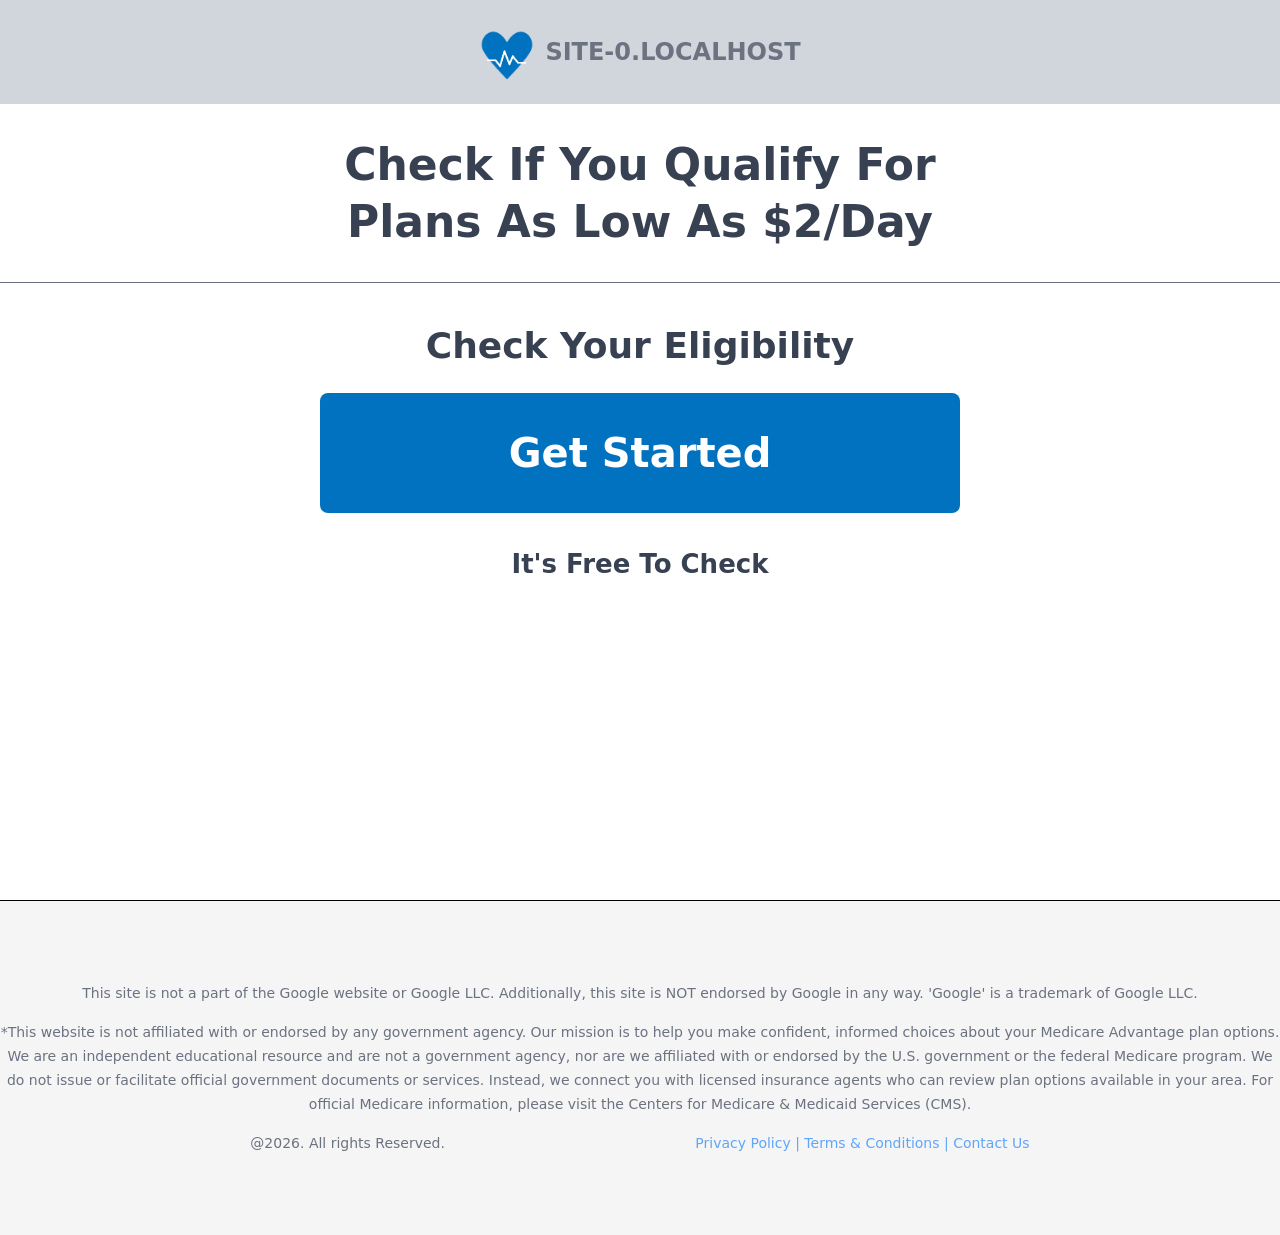
==== html1.html @ ed231443 "Initial upload of fe-quiz-new-multi with Get Started gate before quiz flow. Co-authored-by: Cursor <" ====
<!doctype html>
<html lang="en_US">
  <head>
    <meta charset="UTF-8" />
    <meta http-equiv="X-UA-Compatible" content="ie=edge" />
    <meta http-equiv="Content-Type" content="text/html;charset=UTF-8" />
    <meta name="viewport" content="width=device-width, initial-scale=1.0" />
    <title>Daily Savers</title>
    <link rel="icon" href="./images/new-logo.png" type="image/png" />
    <link rel="shortcut icon" href="./images/new-logo.png" type="image/png" />

    <script
      async
      src="https://www.googletagmanager.com/gtag/js?id=AW-16921817895"
    ></script>

    <script>
      (function (w, d, s, l, i) {
        w[l] = w[l] || [];
        w[l].push({ "gtm.start": new Date().getTime(), event: "gtm.js" });
        var f = d.getElementsByTagName(s)[0],
          j = d.createElement(s),
          dl = l != "dataLayer" ? "&l=" + l : "";
        j.async = true;
        j.src = "https://www.googletagmanager.com/gtm.js?id=" + i + dl;
        f.parentNode.insertBefore(j, f);
      })(window, document, "script", "dataLayer", "GTM-MC55FSL5");
    </script>

    <script src="./js/bootstrap.js?v=5"></script>

    <link rel="stylesheet" href="./css/app.css" />
    <link rel="stylesheet" href="./css/form-pages.css?v=20261023b" />
  </head>

  <body>
    <noscript
      ><iframe
        src="https://www.googletagmanager.com/ns.html?id=GTM-MC55FSL5"
        height="0"
        width="0"
        style="display: none; visibility: hidden"
      ></iframe
    ></noscript>

    <main>
      <div class="form-header-bar">
        <img
          src="./images/company_logo.png"
          alt="Company logo"
          class="form-header-logo"
        />
        <span id="domain-name"></span>
      </div>

      <h1 class="form-main-title">
        Check If You Qualify For Plans As Low As $2/Day
      </h1>

      <div class="form-divider"></div>

      <div class="form-container">
        <p class="form-question">Check Your Eligibility</p>
        <div class="form-buttons">
          <button type="button" class="form-btn" id="get-started-btn">
            Get Started
          </button>
          <p class="form-instruction">It's Free To Check</p>
        </div>
      </div>
    </main>

    <footer class="footer">
      <div
        class="mx-auto max-w-7xl px-4 text-sm sm:text-md leading-5 sm:leading-6 text-gray-500"
      >
        <p style="text-align: center">
          This site is not a part of the Google website or Google LLC.
          Additionally, this site is NOT endorsed by Google in any way. 'Google'
          is a trademark of Google LLC.
        </p>
        <p style="text-align: center; margin-top: 15px">
          *This website is not affiliated with or endorsed by any government
          agency. Our mission is to help you make confident, informed choices
          about your Medicare Advantage plan options. We are an independent
          educational resource and are not a government agency, nor are we
          affiliated with or endorsed by the U.S. government or the federal
          Medicare program. We do not issue or facilitate official government
          documents or services. Instead, we connect you with licensed insurance
          agents who can review plan options available in your area. For
          official Medicare information, please visit the Centers for Medicare
          &amp; Medicaid Services (CMS).
        </p>
        <div
          class="mx-auto max-w-7xl px-4 text-sm sm:text-md leading-5 sm:leading-6 text-gray-500"
          style="
            display: flex;
            justify-content: space-evenly;
            align-items: center;
            padding-top: 15px;
          "
        >
          <p>@2026. All rights Reserved.</p>
          <p class="text-center text-blue-400">
            <span>
              <a href="/privacy" target="_blank">Privacy Policy</a> |
              <a href="/terms" target="_blank">Terms &amp; Conditions</a> |
              <a href="/contact" target="_blank">Contact Us</a>
            </span>
          </p>
        </div>
      </div>
    </footer>

    <script src="./js/jquery-3.7.1.min.js"></script>
    <script src="./js/app.js?v=9"></script>

    <script>
      (function () {
        let domainName = window.location.hostname;
        domainName = domainName.replace(/^www\./, "");
        domainName = domainName.toUpperCase();
        const domainElement = document.getElementById("domain-name");
        if (domainElement) {
          domainElement.textContent = domainName;
        }
      })();
    </script>
  </body>
</html>
---- css/app.css ----
*,
::before,
::after {
  box-sizing: border-box;
  border-width: 0;
  border-style: solid;
  border-color: #e5e7eb;
}

::before,
::after {
  --tw-content: '';
}


html {
  line-height: 1.5;
  -webkit-text-size-adjust: 100%;
  -moz-tab-size: 4;
  -o-tab-size: 4;
  tab-size: 4;
  font-family: ui-sans-serif, system-ui, -apple-system, BlinkMacSystemFont, "Segoe UI", Roboto, "Helvetica Neue", Arial, "Noto Sans", sans-serif, "Apple Color Emoji", "Segoe UI Emoji", "Segoe UI Symbol", "Noto Color Emoji";
  font-feature-settings: normal;
  font-variation-settings: normal;
}

body {
  margin: 0;
  line-height: inherit;
}

hr {
  height: 0;
  color: inherit;
  border-top-width: 1px;
}

abbr:where([title]) {
  -webkit-text-decoration: underline dotted;
  text-decoration: underline dotted;
}

h1,
h2,
h3,
h4,
h5,
h6 {
  font-size: inherit;
  font-weight: inherit;
}

a {
  color: inherit;
  text-decoration: inherit;
}

b,
strong {
  font-weight: bolder;
}

code,
kbd,
samp,
pre {
  font-family: ui-monospace, SFMono-Regular, Menlo, Monaco, Consolas, "Liberation Mono", "Courier New", monospace;
  font-size: 1em;
}

small {
  font-size: 80%;
}

sub,
sup {
  font-size: 75%;
  line-height: 0;
  position: relative;
  vertical-align: baseline;
}

sub {
  bottom: -0.25em;
}

sup {
  top: -0.5em;
}

table {
  text-indent: 0;
  border-color: inherit;
  border-collapse: collapse;
}

button,
input,
optgroup,
select,
textarea {
  font-family: inherit;
  font-size: 100%;
  font-weight: inherit;
  line-height: inherit;
  color: inherit;
  margin: 0;
  padding: 0;
}

button,
select {
  text-transform: none;
}

button,
[type='button'],
[type='reset'],
[type='submit'] {
  appearance: button;
  background-color: transparent;
  background-image: none;
}

:-moz-focusring {
  outline: auto;
}


:-moz-ui-invalid {
  box-shadow: none;
}

progress {
  vertical-align: baseline;
}

::-webkit-inner-spin-button,
::-webkit-outer-spin-button {
  height: auto;
}

[type='search'] {
  appearance: textfield;
  outline-offset: -2px;
}

::-webkit-search-decoration {
  -webkit-appearance: none;
}

::-webkit-file-upload-button {
  -webkit-appearance: button;
  font: inherit;
}

summary {
  display: list-item;
}

blockquote,
dl,
dd,
h1,
h2,
h3,
h4,
h5,
h6,
hr,
figure,
p,
pre {
  margin: 0;
}

fieldset {
  margin: 0;
  padding: 0;
}

legend {
  padding: 0;
}

ol,
ul,
menu {
  list-style: none;
  margin: 0;
  padding: 0;
}

textarea {
  resize: vertical;
}

input::-moz-placeholder,
textarea::-moz-placeholder {
  opacity: 1;
  color: #9ca3af;
}

input::placeholder,
textarea::placeholder {
  opacity: 1;
  color: #9ca3af;
}

button,
[role="button"] {
  cursor: pointer;
}

:disabled {
  cursor: default;
}


img,
svg,
video,
canvas,
audio,
iframe,
embed,
object {
  display: block;
}

img,
video {
  max-width: 100%;
  height: auto;
}

[hidden] {
  display: none;
}

*,
::before,
::after {
  --tw-border-spacing-x: 0;
  --tw-border-spacing-y: 0;
  --tw-translate-x: 0;
  --tw-translate-y: 0;
  --tw-rotate: 0;
  --tw-skew-x: 0;
  --tw-skew-y: 0;
  --tw-scale-x: 1;
  --tw-scale-y: 1;
  --tw-pan-x: ;
  --tw-pan-y: ;
  --tw-pinch-zoom: ;
  --tw-scroll-snap-strictness: proximity;
  --tw-gradient-from-position: ;
  --tw-gradient-via-position: ;
  --tw-gradient-to-position: ;
  --tw-ordinal: ;
  --tw-slashed-zero: ;
  --tw-numeric-figure: ;
  --tw-numeric-spacing: ;
  --tw-numeric-fraction: ;
  --tw-ring-inset: ;
  --tw-ring-offset-width: 0px;
  --tw-ring-offset-color: #fff;
  --tw-ring-color: rgb(59 130 246 / 0.5);
  --tw-ring-offset-shadow: 0 0 #0000;
  --tw-ring-shadow: 0 0 #0000;
  --tw-shadow: 0 0 #0000;
  --tw-shadow-colored: 0 0 #0000;
  --tw-blur: ;
  --tw-brightness: ;
  --tw-contrast: ;
  --tw-grayscale: ;
  --tw-hue-rotate: ;
  --tw-invert: ;
  --tw-saturate: ;
  --tw-sepia: ;
  --tw-drop-shadow: ;
  --tw-backdrop-blur: ;
  --tw-backdrop-brightness: ;
  --tw-backdrop-contrast: ;
  --tw-backdrop-grayscale: ;
  --tw-backdrop-hue-rotate: ;
  --tw-backdrop-invert: ;
  --tw-backdrop-opacity: ;
  --tw-backdrop-saturate: ;
  --tw-backdrop-sepia: ;
}

::backdrop {
  --tw-border-spacing-x: 0;
  --tw-border-spacing-y: 0;
  --tw-translate-x: 0;
  --tw-translate-y: 0;
  --tw-rotate: 0;
  --tw-skew-x: 0;
  --tw-skew-y: 0;
  --tw-scale-x: 1;
  --tw-scale-y: 1;
  --tw-pan-x: ;
  --tw-pan-y: ;
  --tw-pinch-zoom: ;
  --tw-scroll-snap-strictness: proximity;
  --tw-gradient-from-position: ;
  --tw-gradient-via-position: ;
  --tw-gradient-to-position: ;
  --tw-ordinal: ;
  --tw-slashed-zero: ;
  --tw-numeric-figure: ;
  --tw-numeric-spacing: ;
  --tw-numeric-fraction: ;
  --tw-ring-inset: ;
  --tw-ring-offset-width: 0px;
  --tw-ring-offset-color: #fff;
  --tw-ring-color: rgb(59 130 246 / 0.5);
  --tw-ring-offset-shadow: 0 0 #0000;
  --tw-ring-shadow: 0 0 #0000;
  --tw-shadow: 0 0 #0000;
  --tw-shadow-colored: 0 0 #0000;
  --tw-blur: ;
  --tw-brightness: ;
  --tw-contrast: ;
  --tw-grayscale: ;
  --tw-hue-rotate: ;
  --tw-invert: ;
  --tw-saturate: ;
  --tw-sepia: ;
  --tw-drop-shadow: ;
  --tw-backdrop-blur: ;
  --tw-backdrop-brightness: ;
  --tw-backdrop-contrast: ;
  --tw-backdrop-grayscale: ;
  --tw-backdrop-hue-rotate: ;
  --tw-backdrop-invert: ;
  --tw-backdrop-opacity: ;
  --tw-backdrop-saturate: ;
  --tw-backdrop-sepia: ;
}

.absolute {
  position: absolute;
}

.relative {
  position: relative;
}

.mx-auto {
  margin-left: auto;
  margin-right: auto;
}

.mx-4 {
  margin-left: 1rem;
  margin-right: 1rem;
}

.ml-3 {
  margin-left: 0.75rem;
}

.mr-2 {
  margin-right: 0.5rem;
}

.mr-3 {
  margin-right: 0.75rem;
}

.mt-1 {
  margin-top: 0.25rem;
}

.mt-2 {
  margin-top: 0.5rem;
}

.mt-8 {
  margin-top: 2rem;
}

.block {
  display: block;
}

.inline-block {
  display: inline-block;
}

.flex {
  display: flex;
}

.inline-flex {
  display: inline-flex;
}

.grid {
  display: grid;
}

.hidden {
  display: none;
}

.h-4 {
  height: 1rem;
}

.h-8 {
  height: 2rem;
}

.h-full {
  height: 100%;
}

.min-h-screen {
  min-height: 100vh;
}

.w-4 {
  width: 1rem;
}

.w-5\/6 {
  width: 83.333333%;
}

.w-8 {
  width: 2rem;
}

.w-fit {
  width: -moz-fit-content;
  width: fit-content;
}

.w-full {
  width: 100%;
}

.max-w-4xl {
  max-width: 56rem;
}

.max-w-7xl {
  max-width: 80rem;
}

.max-w-md {
  max-width: 28rem;
}

.flex-shrink-0 {
  flex-shrink: 0;
}

.flex-shrink {
  flex-shrink: 1;
}

.flex-grow {
  flex-grow: 1;
}

.transform {
  transform: translate(var(--tw-translate-x), var(--tw-translate-y)) rotate(var(--tw-rotate)) skewX(var(--tw-skew-x)) skewY(var(--tw-skew-y)) scaleX(var(--tw-scale-x)) scaleY(var(--tw-scale-y));
}

@keyframes ping {

  75%,
  100% {
    transform: scale(2);
    opacity: 0;
  }
}

.animate-ping {
  animation: ping 1s cubic-bezier(0, 0, 0.2, 1) infinite;
}

.grid-cols-2 {
  grid-template-columns: repeat(2, minmax(0, 1fr));
}

.grid-cols-1 {
  grid-template-columns: repeat(1, minmax(0, 1fr));
}

.grid-rows-1 {
  grid-template-rows: repeat(1, minmax(0, 1fr));
}

.grid-rows-3 {
  grid-template-rows: repeat(3, minmax(0, 1fr));
}

.items-start {
  align-items: flex-start;
}

.items-end {
  align-items: flex-end;
}

.items-center {
  align-items: center;
}

.justify-end {
  justify-content: flex-end;
}

.justify-center {
  justify-content: center;
}

.gap-x-3 {
  -moz-column-gap: 0.75rem;
  column-gap: 0.75rem;
}

.gap-y-3 {
  row-gap: 0.75rem;
}

.space-y-4> :not([hidden])~ :not([hidden]) {
  --tw-space-y-reverse: 0;
  margin-top: calc(1rem * calc(1 - var(--tw-space-y-reverse)));
  margin-bottom: calc(1rem * var(--tw-space-y-reverse));
}

.overflow-hidden {
  overflow: hidden;
}

.rounded-full {
  border-radius: 9999px;
}

.rounded-lg {
  border-radius: 0.5rem;
}

.border-t {
  border-top-width: 1px;
}

.border-gray-200 {
  --tw-border-opacity: 1;
  border-color: rgb(229 231 235 / var(--tw-border-opacity));
}

.border-t-gray-200 {
  --tw-border-opacity: 1;
  border-top-color: rgb(229 231 235 / var(--tw-border-opacity));
}

.bg-blue-500 {
  --tw-bg-opacity: 1;
  background-color: #1e8ff4;
}

.bg-gray-100 {
  --tw-bg-opacity: 1;
  background-color: rgb(243 244 246 / var(--tw-bg-opacity));
}

.bg-gray-200 {
  --tw-bg-opacity: 1;
  background-color: rgb(229 231 235 / var(--tw-bg-opacity));
}

.bg-green-500 {
  --tw-bg-opacity: 1;
  background-color: rgb(34 197 94 / var(--tw-bg-opacity));
}

.bg-white {
  --tw-bg-opacity: 1;
  background-color: rgb(255 255 255 / var(--tw-bg-opacity));
}

.p-3 {
  padding: 0.75rem;
}

.p-4 {
  padding: 1rem;
}

.px-12 {
  padding-left: 3rem;
  padding-right: 3rem;
}

.px-6 {
  padding-left: 1.5rem;
  padding-right: 1.5rem;
}

.px-8 {
  padding-left: 2rem;
  padding-right: 2rem;
}

.py-2 {
  padding-top: 0.5rem;
  padding-bottom: 0.5rem;
}

.py-3 {
  padding-top: 0.75rem;
  padding-bottom: 0.75rem;
}

.py-8 {
  padding-top: 2rem;
  padding-bottom: 2rem;
}

.py-5 {
  padding-top: 1.25rem;
  padding-bottom: 1.25rem;
}

.pb-2 {
  padding-bottom: 0.5rem;
}

.pb-4 {
  padding-bottom: 1rem;
}

.pb-8 {
  padding-bottom: 2rem;
}

.pt-2 {
  padding-top: 0.5rem;
}

.pt-4 {
  padding-top: 1rem;
}

.text-center {
  text-align: center;
}

.font-serif {
  font-family: ui-serif, Georgia, Cambria, "Times New Roman", Times, serif;
}

.text-sm {
  font-size: 0.875rem;
  line-height: 1.25rem;
}

.text-xl {
  font-size: 1.25rem;
  line-height: 1.75rem;
}

.text-xs {
  font-size: 0.75rem;
  line-height: 1rem;
}

.font-bold {
  font-weight: 700;
}

.leading-5 {
  line-height: 1.25rem;
}

.text-blue-400 {
  --tw-text-opacity: 1;
  color: rgb(96 165 250 / var(--tw-text-opacity));
}

.text-gray-500 {
  --tw-text-opacity: 1;
  color: rgb(107 114 128 / var(--tw-text-opacity));
}

.text-gray-600 {
  --tw-text-opacity: 1;
  color: rgb(75 85 99 / var(--tw-text-opacity));
}

.text-gray-800 {
  --tw-text-opacity: 1;
  color: rgb(31 41 55 / var(--tw-text-opacity));
}

.text-red-600 {
  --tw-text-opacity: 1;
  color: rgb(220 38 38 / var(--tw-text-opacity));
}

.text-white {
  --tw-text-opacity: 1;
  color: rgb(255 255 255 / var(--tw-text-opacity));
}

.text-gray-300 {
  --tw-text-opacity: 1;
  color: rgb(209 213 219 / var(--tw-text-opacity));
}

.opacity-75 {
  opacity: 0.75;
}

@media (min-width: 640px) {
  .sm\:text-3xl {
    font-size: 1.875rem;
    line-height: 2.25rem;
  }

  .sm\:text-lg {
    font-size: 1.125rem;
    line-height: 1.75rem;
  }

  .sm\:leading-6 {
    line-height: 1.5rem;
  }
}

@media (min-width: 768px) {
  .md\:col-span-1 {
    grid-column: span 1 / span 1;
  }
}

@media (min-width: 1024px) {
  .lg\:px-8 {
    padding-left: 2rem;
    padding-right: 2rem;
  }
}

.typing-animation {
  display: inline-flex;
  align-items: center;
}

.typing-dot {
  width: 8px;
  height: 8px;
  background-color: #a7a7a7;
  border-radius: 50%;
  margin-right: 4px;
  animation: typing 1s infinite;
}

@keyframes typing {
  0% {
    opacity: 0.3;
    transform: scale(1);
  }

  50% {
    opacity: 1;
    transform: scale(1.05);
  }

  100% {
    opacity: 0.3;
    transform: scale(1);
  }
}

/* Phone number button loader - shown while number.php is fetching */
.phone-number-loading {
  position: relative;
  opacity: 0.9;
}
.phone-number-loading #phone_retreaver {
  display: inline-flex;
  align-items: center;
  justify-content: center;
  gap: 8px;
}
.phone-number-loading #phone_retreaver::before {
  content: "";
  width: 16px;
  height: 16px;
  border: 2px solid rgba(255, 255, 255, 0.4);
  border-top-color: #fff;
  border-radius: 50%;
  animation: phone-number-spin 0.7s linear infinite;
}
@keyframes phone-number-spin {
  to {
    transform: rotate(360deg);
  }
}
---- css/form-pages.css ----
/* Sticky footer layout */
html {
  min-height: 100%;
  height: 100%;
  background: #fff;
}
body {
  display: flex;
  flex-direction: column;
  min-height: 100vh;
  min-height: 100%;
  background: #fff;
  color: #374151;
}
main {
  flex: 1 0 auto;
  /* Keep quiz CTAs on-screen; push footer below the fold on load */
  min-height: 100vh;
  min-height: 100dvh;
}
.footer {
  position: relative;
  flex-shrink: 0;
  margin-top: auto;
  border-top: 1px solid black;
  background-color: #f5f5f5;
  width: 100%;
  padding: 2.5rem 0;
}
@media (min-width: 1024px) {
  .footer {
    padding: 5rem 0;
  }
}
@media (max-width: 640px) {
  .footer {
    overflow-x: hidden;
  }
  main {
    padding-bottom: 2rem;
  }
}

.form-container {
  max-width: 42rem;
  margin-left: auto;
  margin-right: auto;
  padding: 1.5rem 1rem 6rem;
  text-align: center;
}
@media (min-width: 640px) {
  .form-container {
    padding: 1.25rem 1rem 6rem;
  }
}

.form-header-bar {
  background-color: #d1d5dc;
  padding: 24px 20px;
  display: flex;
  align-items: center;
  justify-content: center;
  gap: 10px;
}
.form-header-bar .form-header-logo {
  width: 56px;
  height: 56px;
  flex-shrink: 0;
  object-fit: contain;
}
.form-header-bar #domain-name {
  font-size: clamp(14px, 4vw, 24px);
  font-weight: 700;
  color: #6b7280;
}
.form-main-title {
  font-size: 34px;
  font-weight: 700;
  color: #374151;
  text-align: center;
  padding: 32px 16px 32px;
  max-width: 48rem;
  margin-left: auto;
  margin-right: auto;
  line-height: 1.2;
}
@media (min-width: 640px) {
  .form-main-title {
    font-size: 44px;
    line-height: 1.3;
  }
}
.form-divider {
  height: 1px;
  background: #6b7280;
  width: 100%;
}
.form-instruction {
  font-size: 24px;
  font-weight: 700;
  color: #374151;
  padding: 8px 0 8px;
}
@media (min-width: 640px) {
  .form-instruction {
    font-size: 26px;
    padding: 16px 0 8px;
  }
}
.form-question {
  font-size: 1.875rem;
  font-weight: 700;
  color: #374151;
  padding: 16px 0 20px;
}
@media (min-width: 640px) {
  .form-question {
    font-size: 2.25rem;
  }
}
.form-buttons {
  padding: 0 0 24px;
  display: flex;
  flex-direction: column;
  align-items: center;
  gap: 16px;
}
/* Default button text (Get Started, Medicare, phone/Claim NOW) */
.form-btn,
.form-result-cta {
  width: 100%;
  padding: 28px 32px;
  font-size: 32px;
  font-weight: 700;
  color: #fff;
  background: #0072c0;
  border: none;
  border-radius: 8px;
  cursor: pointer;
  text-align: center;
  transition: background 0.2s, transform 0.2s;
}
.form-result-cta {
  display: block;
  width: 100%;
  box-sizing: border-box;
  background: #0072c0 !important;
  text-decoration: none;
}
/* Phone CTA: same size as other quiz buttons */
#phone-number.form-result-cta,
#phone-number.phone-cta {
  display: block;
  width: 100% !important;
  max-width: 100%;
  margin-left: auto;
  margin-right: auto;
  box-sizing: border-box;
  padding: 28px 32px !important;
  font-size: 32px !important;
  font-weight: 700 !important;
  line-height: 1.2;
  text-align: center;
  white-space: normal;
  overflow: visible;
}
@media (min-width: 640px) {
  #phone-number.form-result-cta,
  #phone-number.phone-cta {
    font-size: 40px !important;
    padding: 30px 36px !important;
  }
}
#phone-number #phone_retreaver {
  display: inline;
  font-size: inherit;
  font-weight: inherit;
  line-height: inherit;
  white-space: inherit;
}
#claim-now-contact-button.form-result-cta {
  display: none;
  width: 100% !important;
  max-width: 100%;
  box-sizing: border-box;
  padding: 28px 32px !important;
  font-size: 32px !important;
  font-weight: 700 !important;
  line-height: 1.2;
  border: none !important;
  border-radius: 8px !important;
  cursor: pointer;
}
@media (min-width: 640px) {
  #claim-now-contact-button.form-result-cta {
    font-size: 40px !important;
    padding: 30px 36px !important;
  }
}
@media (min-width: 640px) {
  .form-btn,
  .form-result-cta {
    font-size: 40px;
    padding: 30px 36px;
  }
}
/* Age option buttons keep smaller type */
.form-btn.form-step-btn[data-form-step="2"] {
  font-size: 28px;
}
@media (min-width: 640px) {
  .form-btn.form-step-btn[data-form-step="2"] {
    font-size: 32px;
  }
}
.form-btn:hover,
.form-result-cta:hover {
  background: #ff0000;
  color: #fff;
  transform: scale(1.05);
}
.form-result-cta:hover {
  background: #ff0000 !important;
}
.form-step {
  display: none;
}
.form-step.active {
  display: block;
}
.form-result-card {
  margin: 0;
  padding: 0;
  background: transparent;
  border-radius: 0;
  box-shadow: none;
  text-align: center;
}
.form-result-success {
  font-size: 1.5rem;
  font-weight: 700;
  color: #16a34a;
  margin-bottom: 12px;
}
@media (min-width: 640px) {
  .form-result-success {
    font-size: 1.75rem;
  }
}
.form-result-instruction {
  font-size: 1.5rem;
  color: #374151;
  margin-bottom: 24px;
}
@media (min-width: 640px) {
  .form-result-instruction {
    font-size: 1.625rem;
  }
}
#claim-now-container,
#claim-now-iframe,
.claim-now-wrapper {
  overflow: hidden !important;
}

/* Mobile: question tight under divider so age buttons sit above the fold */
@media (max-width: 639px) {
  main {
    display: block;
    padding-bottom: 0.5rem;
  }
  .form-header-bar {
    padding: 12px 16px;
  }
  .form-header-bar .form-header-logo {
    width: 44px;
    height: 44px;
  }
  .form-main-title {
    padding: 12px 16px 10px !important;
    font-size: 28px !important;
  }
  .form-divider {
    margin: 0;
  }
  .form-container {
    padding: 16px 1rem 1rem !important;
    margin-top: 0 !important;
  }
  .form-question {
    padding: 16px 0 12px !important;
    margin: 0 !important;
  }
  .form-buttons {
    gap: 8px !important;
    padding: 0 0 8px !important;
  }
  .form-btn {
    padding: 16px 18px !important;
  }
  .form-btn.form-step-btn[data-form-step="2"] {
    font-size: 28px !important;
  }
  #tracking-config-error {
    margin-top: 8px !important;
  }
  .form-header-bar,
  .form-main-title {
    display: none;
  }
  .offer-headline {
    margin: 4px auto 2px;
  }
  .benefit-check {
    width: 88%;
    margin: 2px auto;
  }
  .offer-copy {
    margin: 4px auto 0;
    font-size: 1rem;
    line-height: 1.3;
  }
  .form-container {
    padding-top: 2px !important;
  }
  .form-question {
    font-size: 1.25rem !important;
    line-height: 1.2;
    padding: 8px 0 6px !important;
  }
  .quiz-choices {
    gap: 8px;
    padding: 2px 0 8px;
  }
  .quiz-text-btn {
    padding: 14px 16px;
    font-size: 22px;
  }
  .result-heading {
    margin-top: 4px;
    margin-bottom: 8px;
  }
}

.offer-headline {
  margin: 12px auto 8px;
  max-width: 46rem;
  padding: 0 16px;
  text-align: center;
  color: #4b5563;
  font-size: 1.65rem;
  font-weight: 700;
  line-height: 1.25;
}
.benefit-check {
  display: block;
  width: min(100%, 640px);
  height: auto;
  margin: 12px auto 8px;
}
.offer-copy {
  max-width: 46rem;
  margin: 12px auto 0;
  padding: 14px 16px;
  text-align: center;
  color: #4b5563;
  font-size: 1.2rem;
  line-height: 1.45;
  background: #fef9c3;
  border: 2px solid #eab308;
  border-radius: 8px;
}
.form-question {
  text-align: center;
}
.quiz-choices {
  display: flex;
  flex-direction: column;
  align-items: center;
  gap: 16px;
  width: 100%;
  padding: 8px 0 24px;
}
.quiz-text-btn {
  width: 100%;
  padding: 28px 32px;
  font-size: 32px;
  font-weight: 700;
  color: #fff;
  background: #0072c0;
  border: none;
  border-radius: 8px;
  cursor: pointer;
  text-align: center;
}
.quiz-text-btn:hover {
  background: #ff0000;
  color: #fff;
}
.call-now-line,
.agent-note,
.result-heading {
  margin: 8px 0 16px;
  text-align: center;
  color: #374151;
  font-size: 1.35rem;
  font-weight: 700;
}
.result-heading {
  font-size: 2rem;
  margin-top: 8px;
  background: #0072c0;
  color: #fff;
  padding: 12px 16px;
  border-radius: 8px;
}
.call-now-line {
  border-top: 1px solid #4b5563;
  padding-top: 14px;
}
@media (min-width: 640px) {
  .offer-headline {
    font-size: 2rem;
  }
}

@media (max-width: 639px) {
  .offer-headline {
    font-size: calc(1.65rem - 8px);
    margin: 12px 16px 8px;
    padding: 0;
  }
  .benefit-check {
    width: 100%;
    margin: 2px auto 18px;
  }
  .offer-copy {
    margin: 0 auto 16px;
    font-size: 1.2rem;
    line-height: 1.3;
  }
  .quiz-choices {
    gap: 8px;
    padding: 2px 0 8px;
  }
  .quiz-text-btn {
    padding: 14px 16px;
    font-size: 22px;
  }
  .quiz-step .form-question {
    border-top: 1px solid #4b5563;
    margin-top: 4px !important;
    padding-top: 14px !important;
  }
  body.quiz-result-active .result-heading {
    margin: -2px -1rem 16px;
    border-radius: 0;
  }
}

body.quiz-result-active .offer-headline,
body.quiz-result-active .benefit-check,
body.quiz-result-active .offer-copy {
  display: none;
}
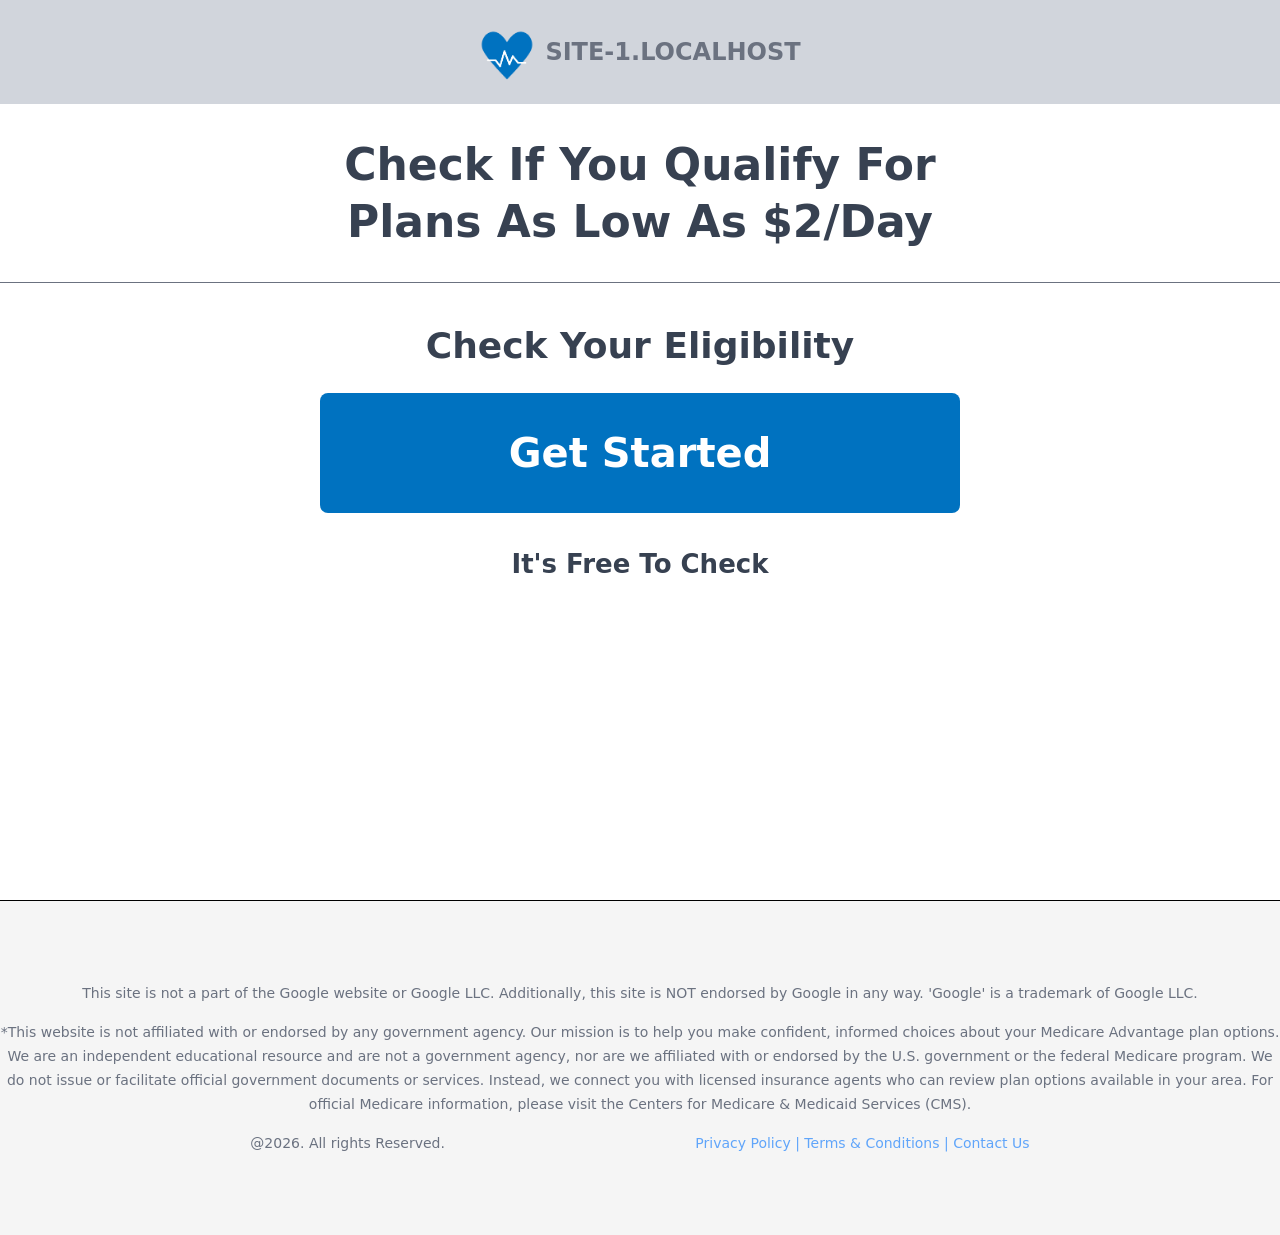
==== commit 5329871e: "Show mobile gate title and domain with balanced spacing. Co-authored-by: Cursor <cursoragent@cursor." ====
--- a/html1.html
+++ b/html1.html
@@ -30,10 +30,10 @@
     <script src="./js/bootstrap.js?v=5"></script>
 
     <link rel="stylesheet" href="./css/app.css" />
-    <link rel="stylesheet" href="./css/form-pages.css?v=20261023b" />
+    <link rel="stylesheet" href="./css/form-pages.css?v=20261029c" />
   </head>
 
-  <body>
+  <body class="gate-page">
     <noscript
       ><iframe
         src="https://www.googletagmanager.com/ns.html?id=GTM-MC55FSL5"
--- a/css/form-pages.css
+++ b/css/form-pages.css
@@ -304,9 +304,37 @@
   #tracking-config-error {
     margin-top: 8px !important;
   }
-  .form-header-bar,
-  .form-main-title {
+  /* Hide header/title on quiz steps (html2); keep them on Get Started gate */
+  body:not(.gate-page) .form-header-bar,
+  body:not(.gate-page) .form-main-title {
     display: none;
+  }
+  body.gate-page .form-header-bar {
+    display: flex;
+    justify-content: center;
+    text-align: center;
+    padding: 12px 16px;
+  }
+  body.gate-page .form-main-title {
+    display: block;
+    text-align: center;
+    font-size: 30px !important;
+    line-height: 1.3 !important;
+    padding: 16px 16px 14px !important;
+  }
+  body.gate-page .form-divider {
+    margin: 0;
+  }
+  body.gate-page .form-container {
+    padding: 10px 1rem 1rem !important;
+  }
+  body.gate-page .form-question {
+    padding: 10px 0 10px !important;
+    margin: 0 !important;
+  }
+  body.gate-page .form-buttons {
+    gap: 10px !important;
+    padding: 0 0 8px !important;
   }
   .offer-headline {
     margin: 4px auto 2px;
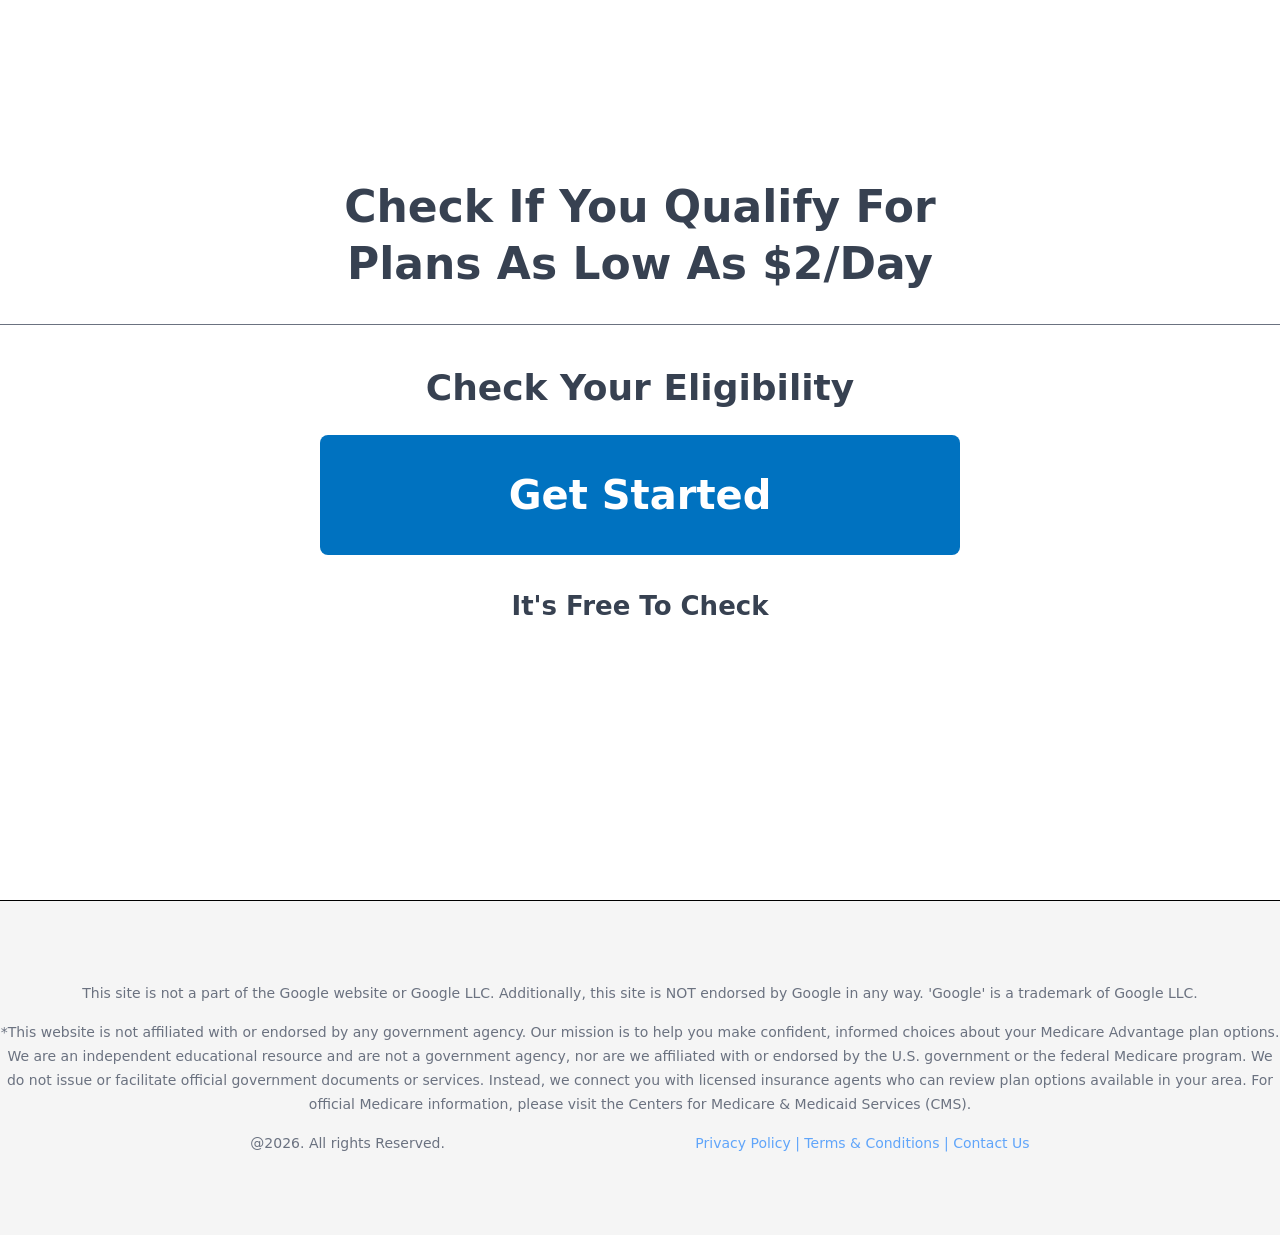
==== commit 5543c010: "Remove gate header logo/domain and vertically center Get Started content. Co-authored-by: Cursor <cu" ====
--- a/html1.html
+++ b/html1.html
@@ -30,7 +30,7 @@
     <script src="./js/bootstrap.js?v=5"></script>
 
     <link rel="stylesheet" href="./css/app.css" />
-    <link rel="stylesheet" href="./css/form-pages.css?v=20261029c" />
+    <link rel="stylesheet" href="./css/form-pages.css?v=20261029e" />
   </head>
 
   <body class="gate-page">
@@ -44,15 +44,6 @@
     ></noscript>
 
     <main>
-      <div class="form-header-bar">
-        <img
-          src="./images/company_logo.png"
-          alt="Company logo"
-          class="form-header-logo"
-        />
-        <span id="domain-name"></span>
-      </div>
-
       <h1 class="form-main-title">
         Check If You Qualify For Plans As Low As $2/Day
       </h1>
@@ -114,17 +105,5 @@
 
     <script src="./js/jquery-3.7.1.min.js"></script>
     <script src="./js/app.js?v=9"></script>
-
-    <script>
-      (function () {
-        let domainName = window.location.hostname;
-        domainName = domainName.replace(/^www\./, "");
-        domainName = domainName.toUpperCase();
-        const domainElement = document.getElementById("domain-name");
-        if (domainElement) {
-          domainElement.textContent = domainName;
-        }
-      })();
-    </script>
   </body>
 </html>
--- a/css/form-pages.css
+++ b/css/form-pages.css
@@ -18,6 +18,23 @@
   min-height: 100vh;
   min-height: 100dvh;
 }
+
+/* Gate (html1): vertically center title + CTA in the viewport */
+body.gate-page main {
+  display: flex;
+  flex-direction: column;
+  justify-content: center;
+  align-items: stretch;
+  box-sizing: border-box;
+  padding-bottom: 0;
+}
+body.gate-page .form-main-title {
+  text-align: center;
+}
+body.gate-page .form-container {
+  width: 100%;
+}
+
 .footer {
   position: relative;
   flex-shrink: 0;
@@ -269,6 +286,11 @@
     display: block;
     padding-bottom: 0.5rem;
   }
+  body.gate-page main {
+    display: flex !important;
+    justify-content: center;
+    padding-bottom: 0 !important;
+  }
   .form-header-bar {
     padding: 12px 16px;
   }
@@ -308,12 +330,6 @@
   body:not(.gate-page) .form-header-bar,
   body:not(.gate-page) .form-main-title {
     display: none;
-  }
-  body.gate-page .form-header-bar {
-    display: flex;
-    justify-content: center;
-    text-align: center;
-    padding: 12px 16px;
   }
   body.gate-page .form-main-title {
     display: block;
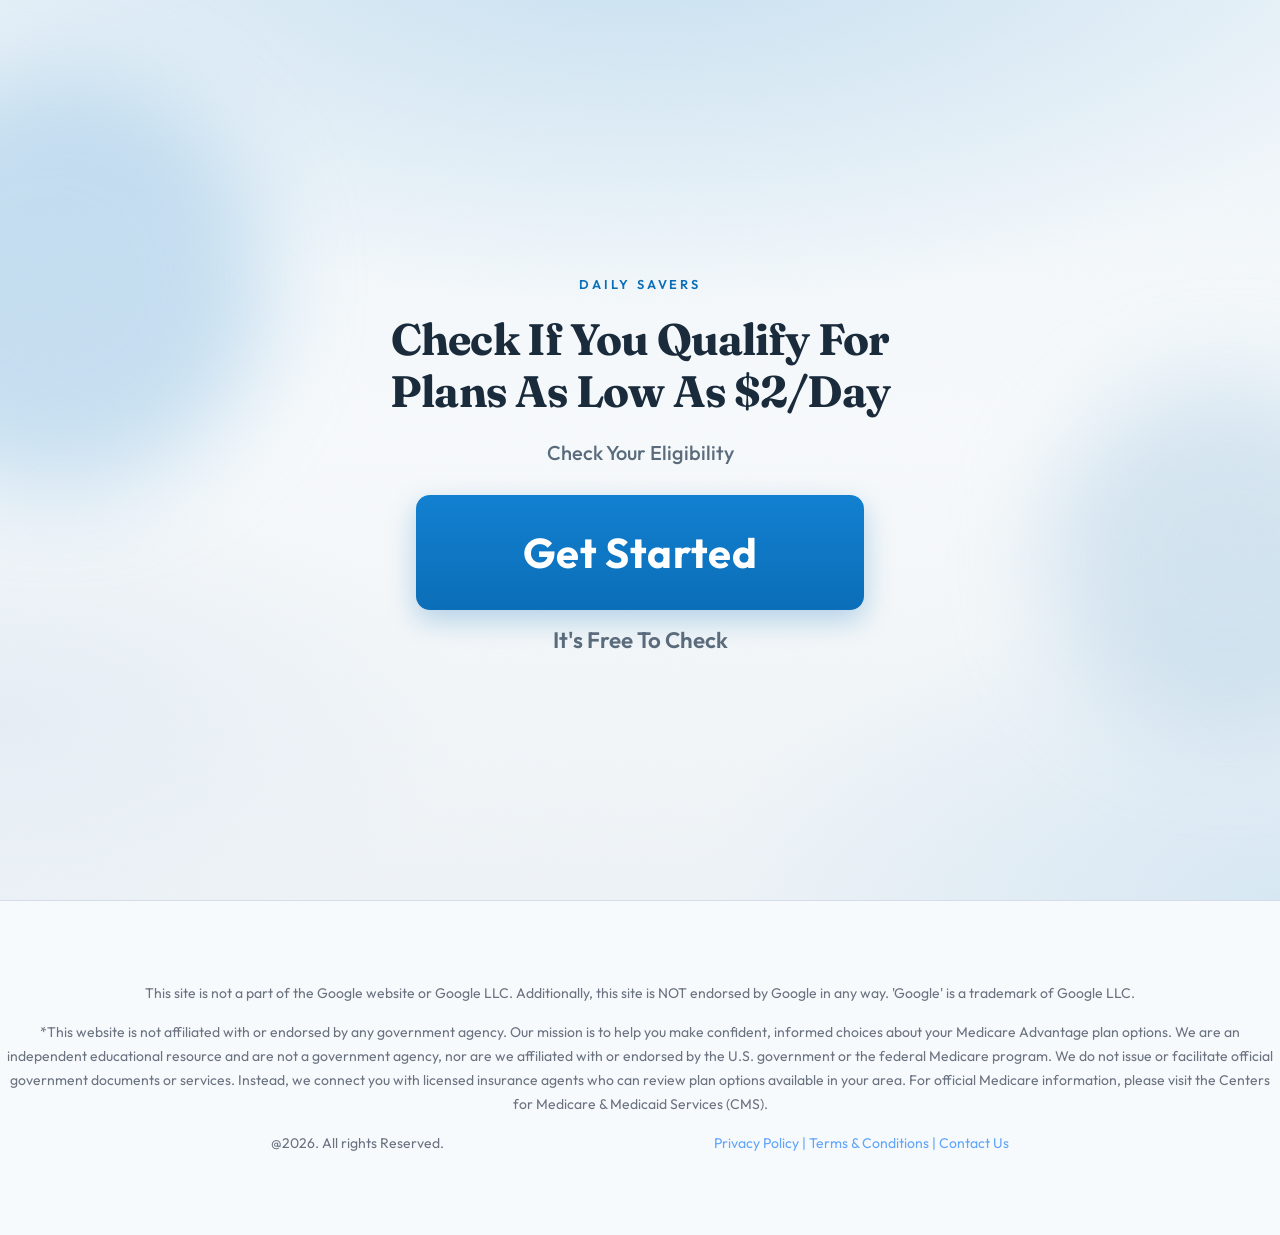
==== commit 46157c5e: "Polish Get Started gate UI and apply Outfit type across the quiz. Co-authored-by: Cursor <cursoragen" ====
--- a/html1.html
+++ b/html1.html
@@ -8,6 +8,13 @@
     <title>Daily Savers</title>
     <link rel="icon" href="./images/new-logo.png" type="image/png" />
     <link rel="shortcut icon" href="./images/new-logo.png" type="image/png" />
+
+    <link rel="preconnect" href="https://fonts.googleapis.com" />
+    <link rel="preconnect" href="https://fonts.gstatic.com" crossorigin />
+    <link
+      href="https://fonts.googleapis.com/css2?family=Fraunces:opsz,wght@9..144,600;9..144,700&family=Outfit:wght@400;500;600;700&display=swap"
+      rel="stylesheet"
+    />
 
     <script
       async
@@ -30,7 +37,7 @@
     <script src="./js/bootstrap.js?v=5"></script>
 
     <link rel="stylesheet" href="./css/app.css" />
-    <link rel="stylesheet" href="./css/form-pages.css?v=20261029e" />
+    <link rel="stylesheet" href="./css/form-pages.css?v=20261029i" />
   </head>
 
   <body class="gate-page">
@@ -43,20 +50,24 @@
       ></iframe
     ></noscript>
 
-    <main>
-      <h1 class="form-main-title">
-        Check If You Qualify For Plans As Low As $2/Day
-      </h1>
+    <div class="gate-atmosphere" aria-hidden="true">
+      <span class="gate-orb gate-orb--a"></span>
+      <span class="gate-orb gate-orb--b"></span>
+      <span class="gate-grain"></span>
+    </div>
 
-      <div class="form-divider"></div>
-
-      <div class="form-container">
-        <p class="form-question">Check Your Eligibility</p>
-        <div class="form-buttons">
-          <button type="button" class="form-btn" id="get-started-btn">
+    <main class="gate-main">
+      <div class="gate-stage">
+        <p class="gate-brand">Daily Savers</p>
+        <h1 class="form-main-title gate-title">
+          Check If You Qualify For Plans As Low As $2/Day
+        </h1>
+        <p class="form-question gate-kicker">Check Your Eligibility</p>
+        <div class="form-buttons gate-cta">
+          <button type="button" class="form-btn gate-btn" id="get-started-btn">
             Get Started
           </button>
-          <p class="form-instruction">It's Free To Check</p>
+          <p class="form-instruction gate-note">It's Free To Check</p>
         </div>
       </div>
     </main>
--- a/css/form-pages.css
+++ b/css/form-pages.css
@@ -11,6 +11,27 @@
   min-height: 100%;
   background: #fff;
   color: #374151;
+  font-family: "Outfit", "Segoe UI", sans-serif;
+}
+body:not(.gate-page),
+body:not(.gate-page) button,
+body:not(.gate-page) a,
+body:not(.gate-page) input,
+body:not(.gate-page) p,
+body:not(.gate-page) h1,
+body:not(.gate-page) h2,
+body:not(.gate-page) h3,
+body:not(.gate-page) span,
+body:not(.gate-page) .form-btn,
+body:not(.gate-page) .form-result-cta,
+body:not(.gate-page) .form-question,
+body:not(.gate-page) .form-main-title,
+body:not(.gate-page) .form-instruction,
+body:not(.gate-page) .quiz-text-btn,
+body:not(.gate-page) .offer-headline,
+body:not(.gate-page) .offer-copy,
+body:not(.gate-page) .result-heading {
+  font-family: "Outfit", "Segoe UI", sans-serif;
 }
 main {
   flex: 1 0 auto;
@@ -19,20 +40,230 @@
   min-height: 100dvh;
 }
 
-/* Gate (html1): vertically center title + CTA in the viewport */
-body.gate-page main {
+/* ========== Gate page (html1) — polished first screen ========== */
+body.gate-page {
+  --gate-ink: #1a2b3c;
+  --gate-muted: #5a6b7c;
+  --gate-blue: #0b6eb8;
+  --gate-blue-deep: #085a98;
+  --gate-wash: #e8f1f8;
+  --gate-wash-2: #f4f7fa;
+  position: relative;
+  overflow-x: hidden;
+  background: var(--gate-wash-2);
+  color: var(--gate-ink);
+  font-family: "Outfit", "Segoe UI", sans-serif;
+}
+
+body.gate-page .gate-atmosphere {
+  position: fixed;
+  inset: 0;
+  z-index: 0;
+  pointer-events: none;
+  background:
+    radial-gradient(120% 80% at 50% -10%, #c5dff0 0%, transparent 55%),
+    radial-gradient(90% 70% at 100% 100%, #d7e8f4 0%, transparent 50%),
+    radial-gradient(80% 60% at 0% 80%, #e6eef5 0%, transparent 45%),
+    linear-gradient(180deg, #eef5fa 0%, #f7fafc 48%, #eef3f7 100%);
+}
+
+body.gate-page .gate-orb {
+  position: absolute;
+  border-radius: 50%;
+  filter: blur(48px);
+  opacity: 0.55;
+  animation: gate-orb-drift 14s ease-in-out infinite alternate;
+}
+body.gate-page .gate-orb--a {
+  width: min(70vw, 420px);
+  height: min(70vw, 420px);
+  top: 8%;
+  left: -12%;
+  background: #9ec9e8;
+}
+body.gate-page .gate-orb--b {
+  width: min(60vw, 360px);
+  height: min(60vw, 360px);
+  right: -10%;
+  bottom: 18%;
+  background: #b8d4e8;
+  animation-delay: -4s;
+  animation-duration: 18s;
+}
+body.gate-page .gate-grain {
+  position: absolute;
+  inset: 0;
+  opacity: 0.035;
+  background-image: url("data:image/svg+xml,%3Csvg viewBox='0 0 200 200' xmlns='http://www.w3.org/2000/svg'%3E%3Cfilter id='n'%3E%3CfeTurbulence type='fractalNoise' baseFrequency='0.85' numOctaves='3' stitchTiles='stitch'/%3E%3C/filter%3E%3Crect width='100%25' height='100%25' filter='url(%23n)'/%3E%3C/svg%3E");
+  background-size: 180px 180px;
+}
+
+@keyframes gate-orb-drift {
+  from {
+    transform: translate3d(0, 0, 0) scale(1);
+  }
+  to {
+    transform: translate3d(18px, 22px, 0) scale(1.06);
+  }
+}
+
+body.gate-page .gate-main,
+body.gate-page main.gate-main {
+  position: relative;
+  z-index: 1;
   display: flex;
   flex-direction: column;
   justify-content: center;
-  align-items: stretch;
+  align-items: center;
   box-sizing: border-box;
+  min-height: 100vh;
+  min-height: 100dvh;
+  padding: 2rem 1.25rem;
   padding-bottom: 0;
 }
-body.gate-page .form-main-title {
-  text-align: center;
-}
-body.gate-page .form-container {
-  width: 100%;
+
+body.gate-page .gate-stage {
+  width: 100%;
+  max-width: 34rem;
+  margin: 0 auto;
+  text-align: center;
+}
+
+body.gate-page .gate-brand,
+body.gate-page .gate-title,
+body.gate-page .gate-kicker,
+body.gate-page .gate-cta {
+  opacity: 0;
+  transform: translateY(18px);
+  animation: gate-rise 0.7s cubic-bezier(0.22, 1, 0.36, 1) forwards;
+}
+body.gate-page .gate-brand {
+  animation-delay: 0.05s;
+}
+body.gate-page .gate-title {
+  animation-delay: 0.16s;
+}
+body.gate-page .gate-kicker {
+  animation-delay: 0.28s;
+}
+body.gate-page .gate-cta {
+  animation-delay: 0.4s;
+}
+
+@keyframes gate-rise {
+  to {
+    opacity: 1;
+    transform: translateY(0);
+  }
+}
+
+body.gate-page .gate-brand {
+  margin: 0 0 1.25rem;
+  font-family: "Outfit", "Segoe UI", sans-serif;
+  font-size: 0.8rem;
+  font-weight: 600;
+  letter-spacing: 0.22em;
+  text-transform: uppercase;
+  color: var(--gate-blue);
+}
+
+body.gate-page .form-main-title.gate-title,
+body.gate-page .gate-title {
+  display: block;
+  margin: 0;
+  padding: 0;
+  max-width: none;
+  font-family: "Fraunces", Georgia, serif;
+  font-size: clamp(1.85rem, 6.2vw, 2.75rem);
+  font-weight: 700;
+  font-optical-sizing: auto;
+  line-height: 1.18;
+  letter-spacing: -0.02em;
+  color: var(--gate-ink);
+  text-align: center;
+}
+
+body.gate-page .form-question.gate-kicker,
+body.gate-page .gate-kicker {
+  margin: 1.35rem 0 0;
+  padding: 0;
+  font-family: "Outfit", "Segoe UI", sans-serif;
+  font-size: clamp(1.05rem, 3.4vw, 1.25rem);
+  font-weight: 500;
+  line-height: 1.4;
+  color: var(--gate-muted);
+}
+
+body.gate-page .form-buttons.gate-cta,
+body.gate-page .gate-cta {
+  display: flex;
+  flex-direction: column;
+  align-items: center;
+  gap: 0.85rem;
+  width: 100%;
+  margin-top: 1.75rem;
+  padding: 0;
+}
+
+body.gate-page .form-btn.gate-btn,
+body.gate-page .gate-btn {
+  width: 100%;
+  max-width: 28rem;
+  padding: 1.65rem 2rem;
+  font-family: "Outfit", "Segoe UI", sans-serif;
+  font-size: clamp(2rem, 7vw, 2.6rem);
+  font-weight: 700;
+  letter-spacing: 0.01em;
+  color: #fff;
+  background: linear-gradient(180deg, #1280d0 0%, var(--gate-blue) 100%);
+  border: none;
+  border-radius: 14px;
+  cursor: pointer;
+  box-shadow: 0 10px 28px rgba(11, 110, 184, 0.28);
+  transition:
+    transform 0.18s ease,
+    box-shadow 0.18s ease,
+    background 0.18s ease;
+}
+body.gate-page .gate-btn:hover {
+  background: linear-gradient(180deg, #1590e4 0%, var(--gate-blue-deep) 100%);
+  box-shadow: 0 12px 32px rgba(11, 110, 184, 0.34);
+  transform: translateY(-1px);
+}
+body.gate-page .gate-btn:active {
+  transform: translateY(1px) scale(0.99);
+  box-shadow: 0 6px 16px rgba(11, 110, 184, 0.22);
+}
+
+body.gate-page .form-instruction.gate-note,
+body.gate-page .gate-note {
+  margin: 0;
+  padding: 0;
+  font-family: "Outfit", "Segoe UI", sans-serif;
+  font-size: clamp(1.15rem, 3.8vw, 1.4rem);
+  font-weight: 600;
+  color: var(--gate-muted);
+}
+
+body.gate-page .footer {
+  position: relative;
+  z-index: 1;
+  background: rgba(247, 250, 252, 0.92);
+  border-top-color: #d5dee8;
+}
+
+@media (prefers-reduced-motion: reduce) {
+  body.gate-page .gate-orb {
+    animation: none;
+  }
+  body.gate-page .gate-brand,
+  body.gate-page .gate-title,
+  body.gate-page .gate-kicker,
+  body.gate-page .gate-cta {
+    opacity: 1;
+    transform: none;
+    animation: none;
+  }
 }
 
 .footer {
@@ -286,9 +517,12 @@
     display: block;
     padding-bottom: 0.5rem;
   }
-  body.gate-page main {
+  body.gate-page main,
+  body.gate-page .gate-main {
     display: flex !important;
     justify-content: center;
+    align-items: center;
+    padding: 1.75rem 1.15rem !important;
     padding-bottom: 0 !important;
   }
   .form-header-bar {
@@ -331,26 +565,38 @@
   body:not(.gate-page) .form-main-title {
     display: none;
   }
-  body.gate-page .form-main-title {
+  body.gate-page .form-main-title.gate-title,
+  body.gate-page .gate-title {
     display: block;
     text-align: center;
-    font-size: 30px !important;
-    line-height: 1.3 !important;
-    padding: 16px 16px 14px !important;
-  }
-  body.gate-page .form-divider {
-    margin: 0;
-  }
-  body.gate-page .form-container {
-    padding: 10px 1rem 1rem !important;
-  }
-  body.gate-page .form-question {
-    padding: 10px 0 10px !important;
-    margin: 0 !important;
-  }
-  body.gate-page .form-buttons {
-    gap: 10px !important;
-    padding: 0 0 8px !important;
+    font-size: clamp(1.85rem, 7vw, 2.35rem) !important;
+    line-height: 1.18 !important;
+    padding: 0 !important;
+  }
+  body.gate-page .form-question.gate-kicker,
+  body.gate-page .gate-kicker {
+    margin-top: 1.15rem !important;
+    padding: 0 !important;
+    font-size: 1.1rem !important;
+    font-weight: 500 !important;
+  }
+  body.gate-page .form-buttons.gate-cta,
+  body.gate-page .gate-cta {
+    gap: 0.85rem !important;
+    margin-top: 1.5rem !important;
+    padding: 0 !important;
+  }
+  body.gate-page .form-btn.gate-btn,
+  body.gate-page .gate-btn {
+    padding: 1.55rem 1.75rem !important;
+    font-size: 2.25rem !important;
+    border-radius: 14px !important;
+  }
+  body.gate-page .form-instruction.gate-note,
+  body.gate-page .gate-note {
+    font-size: 1.2rem !important;
+    font-weight: 600 !important;
+    padding: 0 !important;
   }
   .offer-headline {
     margin: 4px auto 2px;
